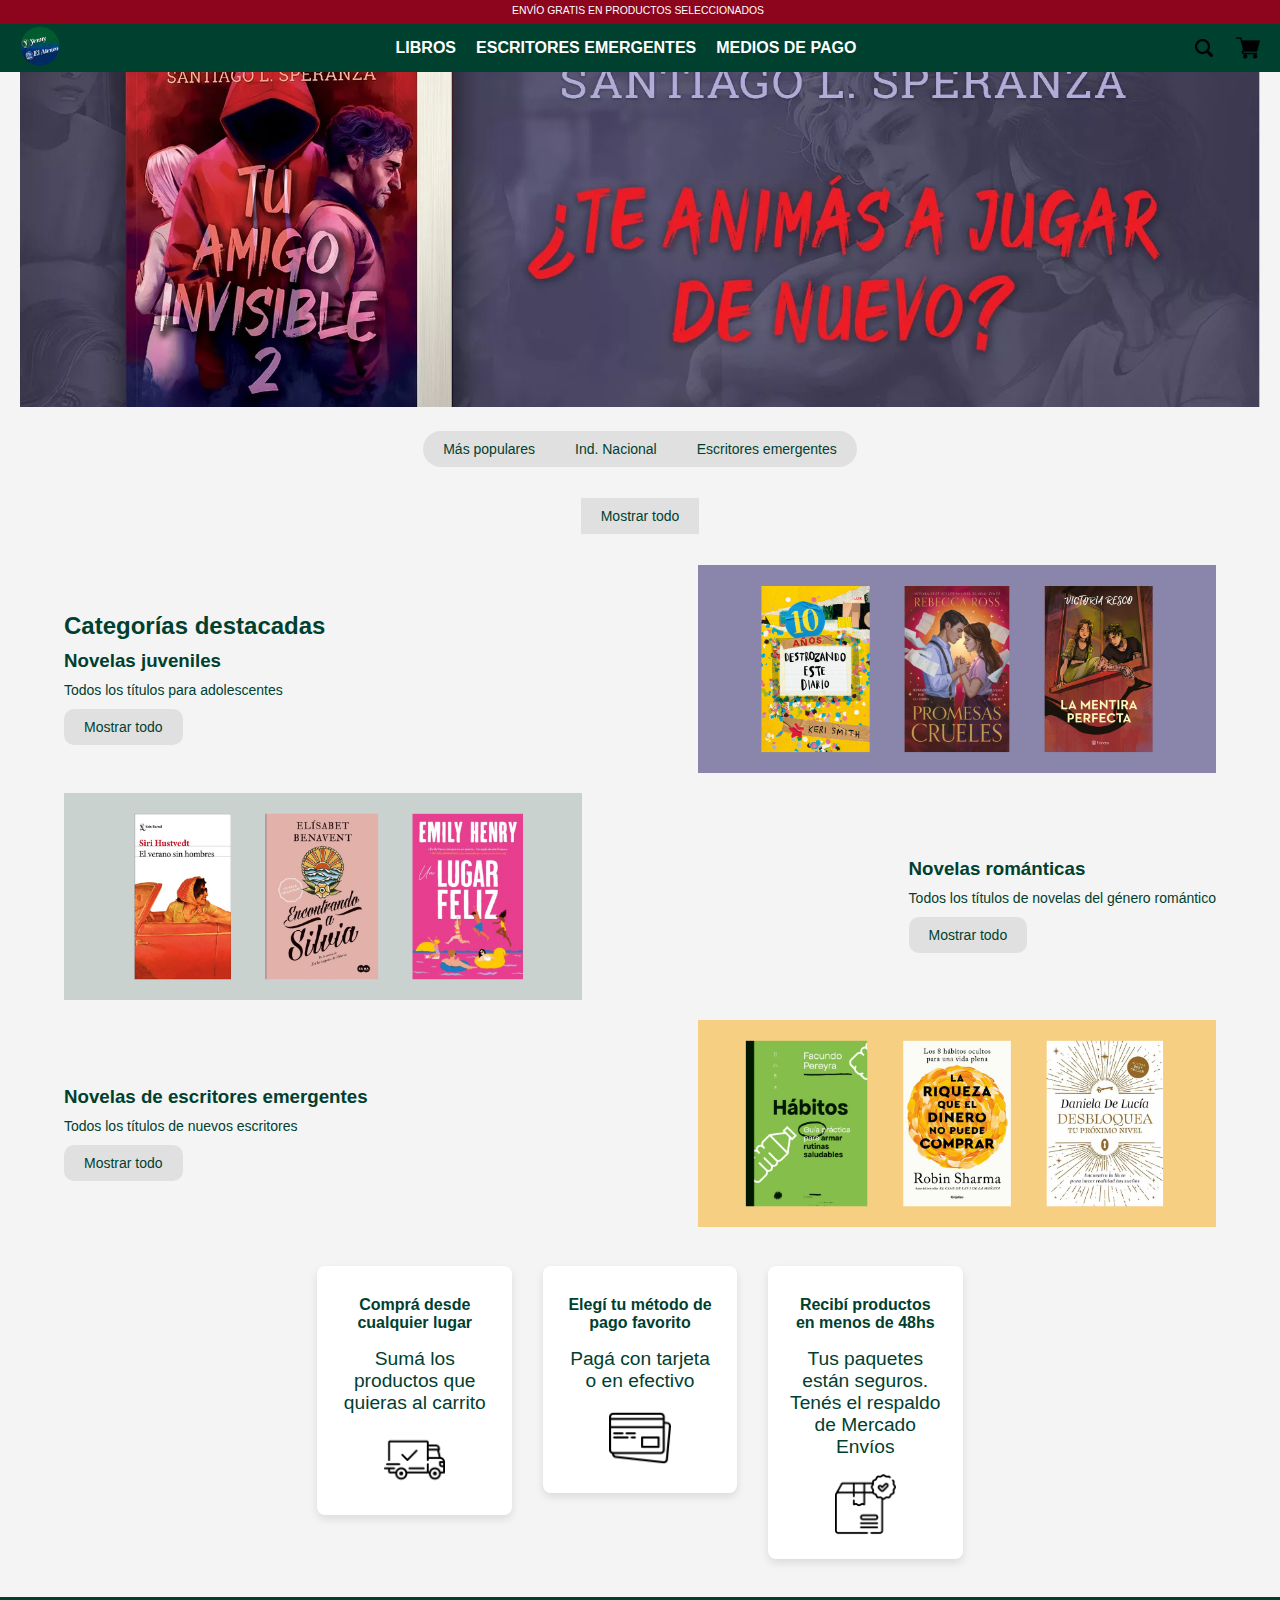
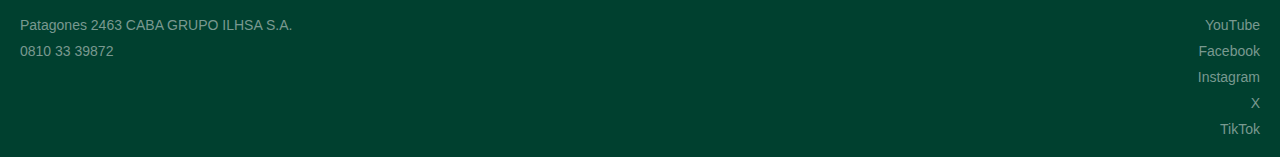
==== index.html @ 94af4cac "Yenny 2.0" ====
<!DOCTYPE html>
<html lang="en">
<head>
    <meta charset="UTF-8">
    <meta name="viewport" content="width=device-width, initial-scale=1.0">
    <meta name="description" content="Yenny-Descubrí la mayor variedad de libros en nuestra librería online. Encontrá bestsellers, libros académicos, novelas, infantiles y más. Disfrutá de ofertas exclusivas y envíos a todo el país.">
    <meta name="keywords" content="Yenny, librería online, libros, bestsellers, novelas, libros académicos, libros infantiles, ofertas en libros, envíos a todo el país, compra de libros, literatura, lectura">
    <link rel="canonical" href="https://www.yenny-elateneo.com/">
    <meta name="author" content="Ernesto Arruza">
    <meta name="publisher" content="Ernesto Arruza">
    <title>Yenny</title>
    <link rel="stylesheet" href="style.css">
    <script src="script.js"></script>
</head>
<body>
    <nav class="navegacion">
        <div class="superior">
            <p>
                ENVÍO GRATIS EN PRODUCTOS SELECCIONADOS
            </p>
        </div>
        <div class="inferior">
            <div class="logo">
                <a href="index.html"><img src="img/logo-de-yenny.png" alt="Logo Yenny"></a>
            </div>
            <div class="menu">
                <div class="desplegable">
                    <a href="#">LIBROS</a>
                    <ul class="desplegable-contenido">
                        <li><a href="libros.html">Novelas Juveniles</a></li>
                        <li><a href="libros 2.html">Novelas Románticas</a></li>
                        <li><a href="libros 3.html">Novelas Emergentes</a></li>
                    </ul>
                </div>
                <a href="formescritores.html">ESCRITORES EMERGENTES</a>
                <a>MEDIOS DE PAGO</a>
            </div>
            <div class="iconos">
                <img src="img/icono-de-lupa.png" alt="Buscar">
                <img src="img/icono-de-carrito.png" alt="Carrito">
            </div>
        </div>
    </nav>    
    <article>
        <div class="contenedor-1">
            <img src="img/banner.png" alt="Banner" class="banner-principal">
            <div>   
                <div class="botones">
                    <button class="boton-izq">Más populares</button>
                    <button class="boton-medio">Ind. Nacional</button>
                    <button class="boton-der">Escritores emergentes</button>
                </div>
                <div class="tarjetas">
                </div>
            </div>     
            <a class="mostrar-todo2">Mostrar todo</a>
        </div>
         <div>  
            <div class="contenedor-principal">
                <div class="contenedor-izq" id="libros">
                    <h2>Categorías destacadas</h2>
                    <h3>Novelas juveniles</h3>
                    <p>Todos los títulos para adolescentes</p>
                    <a class="mostrar-todo" href="libros 2.html">Mostrar todo</a>
                </div>
                <img src="img/banner1.jpg" alt="Banner" class="banner">
        </div>
            <div class="contenedor-principal">
                <img src="img/banner2.jpg" alt="Banner" class="banner">
                <div class="contenedor-der">
                    <h3>Novelas románticas</h3>
                    <p>Todos los títulos de novelas del género romántico</p>
                    <a class="mostrar-todo" href="libros.html">Mostrar todo</a>
                </div>
            </div>
            <div class="contenedor-principal">
                <div class="contenedor-izq">
                    <h3>Novelas de escritores emergentes</h3>
                    <p>Todos los títulos de nuevos escritores</p>
                    <a class="mostrar-todo" href="libros 3.html">Mostrar todo</a>
                </div>
                <img src="img/banner3.jpg" alt="Banner" class="banner">
            </div>
        </div>
        <div>
            <div class="contenedor-columnas">
                <div class="columna">
                    <h3>Comprá desde cualquier lugar</h3>
                    <p>Sumá los productos que quieras al carrito</p>
                    <img src="img/icono-camion.png" alt="Icono de camión" class="icono-camion">
                </div>
                <div class="columna">
                    <h3>Elegí tu método de pago favorito</h3>
                    <p>Pagá con tarjeta o en efectivo</p>
                    <img src="img/icono-tarjeta.png" alt="Icono de tarjeta" class="icono-camion">
                </div>
                <div class="columna">
                    <h3>Recibí productos en menos de 48hs</h3>
                    <p>Tus paquetes están seguros. Tenés el respaldo de Mercado Envíos</p>
                    <img src="img/icono-caja.png" alt="Icono de caja" class="icono-camion">
                </div>
            </div>
        </div> 
    </article>
    <footer class="footer">
        <div class="footer-izq">
            <p>Patagones 2463 CABA GRUPO ILHSA S.A.</p>
            <p>0810 33 39872</p>
        </div>
        <div class="footer-der">
            <p>YouTube</p>
            <p>Facebook</p>
            <p>Instagram</p>
            <p>X</p>
            <p>TikTok</p>
        </div>
    </footer>
    <script src="script.js"></script>
</body>
</html>
---- style.css ----
body {
    margin: 0;
    font-family: Arial, sans-serif;
}

.navegacion {
    position: fixed;
    top: 0;
    width: 100%;
    height: 60px;
    display: flex;
    flex-direction: column;
    z-index: 1000;
    color: white;
}

.superior {
    background-color: #8D041D;
    height: 40%;
    align-content: center;
    color: white;
}

.superior p {
    display: flex;
    align-items: center;
    color: white;
    font-size: 65%;
    margin-left: 40%;
}

.inferior {
    background-color: #00402F;
    height: 80%;
    display: flex;
    align-items: center;
    justify-content: space-between;
    padding: 0 20px;
    box-sizing: border-box;
}

.logo img {
    height: 40px;
}

.menu {
    display: flex;
    gap: 20px;
}

.menu a {
    color: #fff;
    font-weight: bold;
    cursor: pointer;
    text-decoration: none;
    padding-top: 4%;
    padding-bottom: 4%;
}

.desplegable {
    position: relative;
    display: inline-block;
    padding-top: 4%;
    padding-bottom: 4%;
}

.desplegable-contenido {
    display: none;
    position: absolute;
    background-color: #00402F;
    min-width: 160px;
    box-shadow: 0px 8px 16px 0px rgba(0,0,0,0.2);
    z-index: 1;
    border-radius: 5px;
    text-decoration: none;
}

.desplegable-contenido a {
    color: white;
    padding: 12px 16px;
    text-decoration: none;
    display: block;
    border-bottom: 1px solid #8D041D;
}
ul{
    list-style: none;
}


.desplegable-contenido a:hover {
    background-color: #8D041D;
}

.desplegable:hover .desplegable-contenido {
    display: block;
}

.iconos {
    display: flex;
    gap: 20px;
}

.iconos img {
    height: 24px;
    cursor: pointer;
}


body {
    margin: 0;
    font-family: Arial, sans-serif;
    background-color: #f4f4f4;
}

.contenedor-1 {
    text-align: center;
    padding: 20px;
}

.banner-principal {
    width: 100%;
}

.botones {
    display: flex;
    justify-content: center;
    margin: 20px 0;
}

.boton-izq,
.boton-medio,
.boton-der {
    background-color: #E0E0E0;
    color: #00402F;
    border: none;
    padding: 10px 20px;
    font-size: 14px;
    cursor: pointer;
    transition: background-color 0.3s, color 0.3s;
}

.boton-izq {
    border-radius: 20px 0 0 20px;
}

.boton-medio {
    border-radius: 0;
}

.boton-der {
    border-radius: 0 20px 20px 0;
}

.boton-izq:hover,
.boton-medio:hover,
.boton-der:hover {
    background-color: #00402F;
    color: #E0E0E0;
}

.tarjetas {
    display: flex;
    justify-content: center;
    gap: 20px;
    flex-wrap: wrap;
    margin: 20px 0;
}

.tarjeta {
    width: 20%;
    height: 40%;
    background-color: #E0E0E0;
    border: 1px solid #ccc;
    padding: 10px;
    box-sizing: border-box;
    text-align: center;
}

.tarjeta img {
    width: 100%;
    height: auto;
}

.tarjeta p {
    margin: 10px 0;
}

.tarjeta2 {
    width: 200px;
    height: 320px;
    background-color: #E0E0E0;
    border: 1px solid #ccc;
    padding: 10px;
    box-sizing: border-box;
    text-align: center;
}



.mostrar-todo {
    background-color: #E0E0E0;
    color: #00402F;
    border: none;
    padding: 10px 20px;
    font-size: 14px;
    cursor: pointer;
    transition: background-color 0.3s, color 0.3s;
    border-radius: 10px;
    text-decoration: none;
}

.mostrar-todo:hover {
    background-color: #00402F;
    color: #E0E0E0;
}

.boton-activo {
    background-color: #00402F;
    color: #E0E0E0; 
}

.contenedor-principal {
    display: flex;
    justify-content: space-between;
    align-items: center;
    margin: 20px auto;
    width: 90%;
    transition: transform 0.5s ease-out;
}

.contenedor-izq {
    max-width: 40%;
    transform: translateX(-20%);
    opacity: 0;
    transition: transform 0.5s ease-out, opacity 0.5s ease-out;
}

.contenedor-izq.visible {
    transform: translateX(0);
    opacity: 1;
}

.contenedor-der {
    max-width: 40%;
    transform: translateX(20%);
    opacity: 0;
    transition: transform 0.5s ease-out, opacity 0.5s ease-out;
}

.contenedor-der.visible {
    transform: translateX(0);
    opacity: 1;
}

h2, h3 {
    color: #00402F;
    margin: 10px 0;
}

p {
    color: #333;
    font-size: 14px;
    margin: 5px 0 20px 0;
}

.banner {
    width: 45%;
    height: 16%;
    object-fit: cover;
    transform: translateX(-10%);
    opacity: 0;
    transition: transform 0.5s ease-out, opacity 0.5s ease-out;
}

.banner.visible {
    transform: translateX(0);
    opacity: 1;
}

.mostrar-todo {
    background-color: #E0E0E0;
    color: #00402F;
    border: none;
    padding: 10px 20px;
    font-size: 14px;
    cursor: pointer;
    transition: background-color 0.3s, color 0.3s;
}

.mostrar-todo:hover {
    background-color: #00402F;
    color: #E0E0E0;
}

.mostrar-todo2 {
    background-color: #E0E0E0;
    color: #00402F;
    border: none;
    padding: 10px 20px;
    font-size: 14px;
    cursor: pointer;
    transition: background-color 0.3s, color 0.3s;
}

.mostrar-todo2:hover {
    background-color: #00402F;
    color: #E0E0E0;
}

.contenedor-columnas {
    display: flex;
    justify-content: center;
    gap: 3%;
    margin: 3% auto;
    width: 80%;
}

.columna {
    width: 15%;
    height: 20%;
    background-color: #ffffff;
    padding: 2%;
    box-shadow: 0 4px 8px rgba(0, 0, 0, 0.1);
    border-radius: 8px;
    text-align: center;
}

.contenedor-columnas h3 {
    color: #00402F;
    font-size: 100%;
    margin-bottom: 10%;
}

.contenedor-columnas p {
    color: #00402F;
    font-size: 120%;
    margin-bottom: 10%;
}

p {
    color: #00402F;
    font-size: 14px;
    margin-bottom: 20px;
}

.icono-camion {
    width: 40%;
    height: auto;
}

.footer {
    background-color: #00402F;
    color: #799990;
    display: flex;
    justify-content: space-between;
    padding: 20px;
}

.footer-izq, .footer-der {
    display: flex;
    flex-direction: column;
    gap: 10px;
}

.footer-izq {
    text-align: left;
    color: #799990;
}

.footer-der {
    text-align: right;
    color: #799990;
}

.footer p {
    margin: 0;
    color: #799990;
}

.contenedor-formulario{
    margin-top: 80px;
    background-image: url(img/fondo-form.jpg);
    background-size: cover;
    background-repeat: no-repeat;
    background-position: center;
}

#Formulario {
    width: 300px;
    background-color: #00402F;
    color: white;
    margin: auto;
    padding: 15px;
    border-radius: 10px;
}

#Formulario h2 {
    text-align: center;
    color: white;
}

label, input, textarea, .buttonform {
    width: 100%;
    display: block;
    margin-bottom: 10px;
}

input, textarea {
    padding: 5px;
    border-radius: 5px;
    border: none;
}

textarea {
    height: 100px;
}

.buttonform {
    background-color: #E0E0E0;
    color: #00402F;
    padding: 10px;
    border: none;
    border-radius: 5px;
    cursor: pointer;
}

.buttonform:hover {
    background-color: #00402F;
    color: #E0E0E0;
}

#errorNombre, #errorContraseña {
    color: red;
    visibility: hidden;
}


.contenedor-formulario-enviado-total{
    margin-top: 60px;
    background-image: url(img/fondo-form.jpg);
    background-size: cover;
    background-repeat: no-repeat;
    background-position: center;
    margin: 100;
    padding: 100;
    height: 100%;
    display: flex;
    justify-content: center;
    align-items: center;
}

.contenedor-formulario-enviado {
    background-color: #00402F;
    color: white;
    padding: 20px;
    border-radius: 10px;
    text-align: center;
    width: 300px;
    margin-top: 100px;
    margin-bottom: 100px;
}

.contenedor-formulario-enviado h1 {
    font-size: 24px;
    margin-bottom: 10px;
    color: white;
}

.contenedor-formulario-enviado p {
    font-size: 16px;
    margin-bottom: 20px;
    color: white;
}

.contenedor-formulario-enviado a {
    display: inline-block;
    padding: 10px 20px;
    background-color: white;
    color: #00402F;
    border-radius: 5px;
    text-decoration: none;
    transition: background-color 0.3s, color 0.3s;
}

.contenedor-formulario-enviado a:hover {
    background-color: #00402F;
    color: white;
}

.error {
    color: red;
    visibility: hidden;
}


.novelas-romanticas {
    width: 90%;
    max-width: 960px;
    padding: 20px;
    background-color: #fff;
    border-radius: 10px;
    margin-top: 100px;
    margin-left: auto;
    margin-right: auto;
}

.header {
    display: flex;
    justify-content: space-between;
    align-items: center;
    margin-bottom: 20px;
}

h1 {
    color: #00402F;
    margin: 0;
}

.btn-filtros {
    background-color: #00402F;
    color: white;
    border: none;
    padding: 10px 20px;
    border-radius: 5px;
    cursor: pointer;
    transition: background-color 0.3s, color 0.3s;
}

.btn-filtros:hover {
    background-color: white;
    color: #00402F;
}

.contenedor-libros {
    display: flex;
    flex-direction: column;
    gap: 20px;
}

.libro {
    display: flex;
    align-items: center;
    border: 2px solid #8D041D;
    border-radius: 10px;
    padding: 2%;
    width: 97%;
    height: 37%;
    background-color: #fff;
}

.libro img {
    width: 130px;
    height: auto;
    margin-right: 20px;
}

.info-libro p {
    margin: 0;
    color: #00402F;
}

.btn-mostrar-todo {
    background-color: #00402F;
    color: white;
    border: none;
    padding: 10px 20px;
    border-radius: 5px;
    cursor: pointer;
    transition: background-color 0.3s, color 0.3s;
    display: block;
    margin: 20px auto;
}

.btn-mostrar-todo:hover {
    background-color: white;
    color: #00402F;
}

h4{
    color: #00402F;
}

.detalle-libro {
    display: flex;
    width: 100%;
    max-width: 1200px;
    margin: 20px auto;
    background-color: #fff;
    border-radius: 10px;
    padding: 20px;
}

.columna-izquierda, .columna-derecha {
    padding: 20px;
    color: #00402F;
}

.columna-izquierda {
    width: 60%;
    border-right: 1px solid #00402F;
    padding-top: 50px;
}

.columna-derecha {
    width: 40%;
    position: relative;
    padding-top: 50px;
}

.tapa-libro {
    width: 50%;
    float: left;
    margin-right: 20px;
    margin-bottom: 40px;
}

.info-libro h2 {
    margin-top: 0;
}

.info-libro table {
    width: 100%;
    border-collapse: collapse;
}

.info-libro table, .info-libro td {
    border: 1px solid #00402F;
}

.info-libro td {
    padding: 8px;
}

.tarjeta-fixed {
    position: fixed;
    width: 300px;
    background-color: #fff;
    border: 1px solid #00402F;
    border-radius: 10px;
    padding: 20px;
    text-align: center;
}

.tarjeta-fixed p {
    margin: 10px 0;
}

.btn-comprar {
    display: block;
    background-color: #FFE800;
    color: #002E6D;
    text-decoration: none;
    padding: 10px 20px;
    border-radius: 5px;
    margin: 10px 0;
    transition: background-color 0.3s, color 0.3s;
}

.btn-comprar:hover {
    background-color: #002E6D;
    color: #FFE800;
}

.btn-anadir {
    background-color: #00402F;
    color: white;
    border: none;
    padding: 10px 20px;
    border-radius: 5px;
    cursor: pointer;
    transition: background-color 0.3s, color 0.3s;
}

.btn-anadir:hover {
    background-color: white;
    color: #00402F;
}
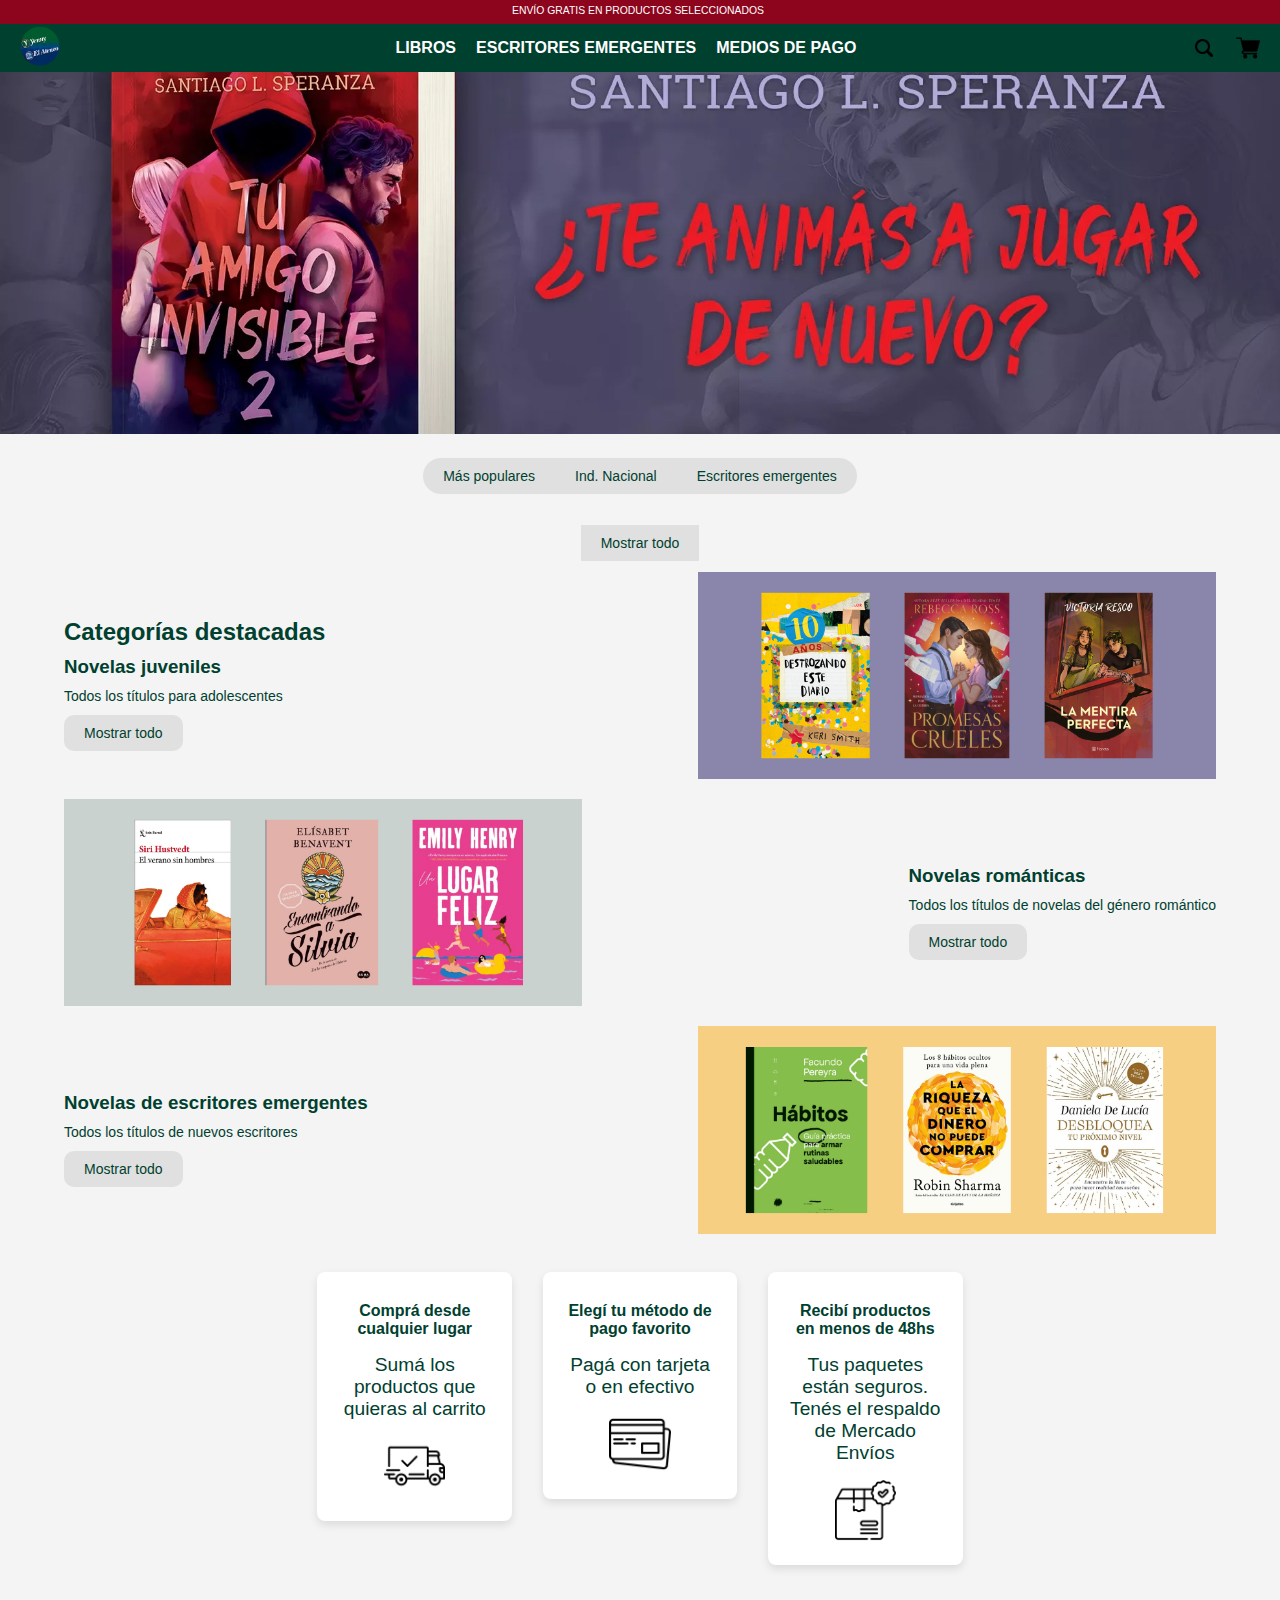
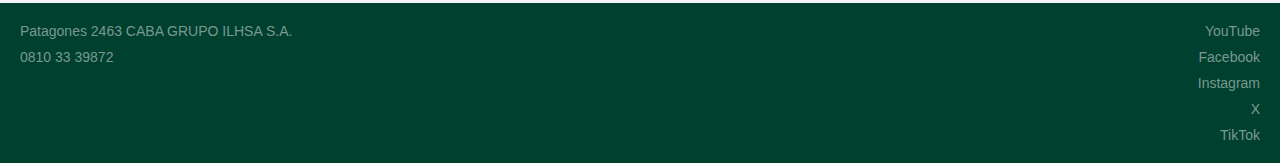
==== commit 65f13dae: "Yenny 2.1" ====
--- a/index.html
+++ b/index.html
@@ -11,8 +11,55 @@
     <title>Yenny</title>
     <link rel="stylesheet" href="style.css">
     <script src="script.js"></script>
+    <style>
+                @media (max-width: 1190px) {
+            .noNecesario{
+                display: none;
+            }
+
+            .columna{
+                width: 60%;
+                height: 50%;
+            }
+
+            .banner{
+                display: none;
+            }
+
+            .contenedor-principal{
+                display: flex;
+                align-items: center;
+                text-align: center;
+                padding-left: 33%;
+            }
+
+            .menu a{
+                font-size: 83%;
+                text-align: center;
+                display: flex;
+                align-items: center;
+                margin-left: 10%;
+            }
+
+            .superior{
+                height: 70%;
+            }
+            .superior p{
+                margin-right: 40%;
+                text-align: center;
+            }
+
+            .banner-principal{
+                padding-top: 10%;
+            }
+
+            .tarjetas p{
+                display: none;
+            }
+        }
+    </style>
 </head>
-<body>
+<body class="bodyIndex">
     <nav class="navegacion">
         <div class="superior">
             <p>
@@ -80,23 +127,24 @@
                     <a class="mostrar-todo" href="libros 3.html">Mostrar todo</a>
                 </div>
                 <img src="img/banner3.jpg" alt="Banner" class="banner">
+                <img src="img/banner3-mobile.jpg" alt="Banner" class="bannerMobile">
             </div>
         </div>
         <div>
             <div class="contenedor-columnas">
                 <div class="columna">
-                    <h3>Comprá desde cualquier lugar</h3>
-                    <p>Sumá los productos que quieras al carrito</p>
+                    <h3 class="noNecesario">Comprá desde cualquier lugar</h3>
+                    <p class="noNecesario">Sumá los productos que quieras al carrito</p>
                     <img src="img/icono-camion.png" alt="Icono de camión" class="icono-camion">
                 </div>
                 <div class="columna">
-                    <h3>Elegí tu método de pago favorito</h3>
-                    <p>Pagá con tarjeta o en efectivo</p>
+                    <h3 class="noNecesario">Elegí tu método de pago favorito</h3>
+                    <p class="noNecesario">Pagá con tarjeta o en efectivo</p>
                     <img src="img/icono-tarjeta.png" alt="Icono de tarjeta" class="icono-camion">
                 </div>
                 <div class="columna">
-                    <h3>Recibí productos en menos de 48hs</h3>
-                    <p>Tus paquetes están seguros. Tenés el respaldo de Mercado Envíos</p>
+                    <h3 class="noNecesario">Recibí productos en menos de 48hs</h3>
+                    <p class="noNecesario">Tus paquetes están seguros. Tenés el respaldo de Mercado Envíos</p>
                     <img src="img/icono-caja.png" alt="Icono de caja" class="icono-camion">
                 </div>
             </div>
--- a/style.css
+++ b/style.css
@@ -114,11 +114,10 @@
 
 .contenedor-1 {
     text-align: center;
-    padding: 20px;
 }
 
 .banner-principal {
-    width: 100%;
+    width: 102%;
 }
 
 .botones {
@@ -230,27 +229,15 @@
 
 .contenedor-izq {
     max-width: 40%;
-    transform: translateX(-20%);
-    opacity: 0;
-    transition: transform 0.5s ease-out, opacity 0.5s ease-out;
-}
-
-.contenedor-izq.visible {
-    transform: translateX(0);
-    opacity: 1;
-}
+}
+
+
 
 .contenedor-der {
     max-width: 40%;
-    transform: translateX(20%);
-    opacity: 0;
-    transition: transform 0.5s ease-out, opacity 0.5s ease-out;
-}
-
-.contenedor-der.visible {
-    transform: translateX(0);
-    opacity: 1;
-}
+}
+
+
 
 h2, h3 {
     color: #00402F;
@@ -383,6 +370,7 @@
     background-size: cover;
     background-repeat: no-repeat;
     background-position: center;
+    padding: 2% 20%;
 }
 
 #Formulario {
@@ -390,7 +378,7 @@
     background-color: #00402F;
     color: white;
     margin: auto;
-    padding: 15px;
+    padding: 8% 15%;
     border-radius: 10px;
 }
 
@@ -436,18 +424,17 @@
 
 
 .contenedor-formulario-enviado-total{
-    margin-top: 60px;
-    background-image: url(img/fondo-form.jpg);
-    background-size: cover;
-    background-repeat: no-repeat;
-    background-position: center;
-    margin: 100;
-    padding: 100;
-    height: 100%;
+    padding-top: 10%;
+    padding-bottom: 10%;
     display: flex;
     justify-content: center;
     align-items: center;
-}
+    transform: translateY(-100%);
+    opacity: 0;
+    transition: transform 0.5s ease-out, opacity 0.5s ease-out;
+}
+
+
 
 .contenedor-formulario-enviado {
     background-color: #00402F;
@@ -524,6 +511,7 @@
     border-radius: 5px;
     cursor: pointer;
     transition: background-color 0.3s, color 0.3s;
+    display: none;
 }
 
 .btn-filtros:hover {
@@ -645,6 +633,16 @@
     margin: 10px 0;
 }
 
+.tarjeta-mobile {
+display: none;
+width: 300px;
+    background-color: #fff;
+    border: 1px solid #00402F;
+    border-radius: 10px;
+    padding: 20px;
+    text-align: center;
+}
+
 .btn-comprar {
     display: block;
     background-color: #FFE800;
@@ -674,4 +672,74 @@
 .btn-anadir:hover {
     background-color: white;
     color: #00402F;
+}
+
+#pantallaCarga {
+    display: flex;
+    justify-content: center;
+    align-items: center;
+    height: 100vh;
+    background-color: #f4f4f4;
+}
+
+.loader {
+    border: 16px solid #f3f3f3;
+    border-top: 16px solid #18850e;
+    border-radius: 50%;
+    width: 120px;
+    height: 120px;
+    animation: spin 2s linear infinite;
+}
+
+@keyframes spin {
+    0% { transform: rotate(0deg); }
+    100% { transform: rotate(360deg); }
+}
+
+.pantalla {
+    display: none;
+    justify-content: center;
+    align-items: center;
+    height: 100vh;
+    background-color: #f4f4f4;
+}
+
+#loading {
+    position: fixed;
+    width: 100vw;
+    height: 100vh;
+    background-color: #00402F;
+    display: flex;
+    justify-content: center;
+    align-items: center;
+    z-index: 9999;
+}
+
+
+.spinner {
+    border: 10px solid #f3f3f3;
+    border-radius: 50%;
+    border-top: 10px solid #00402F;
+    width: 60px;
+    height: 60px;
+    animation: spin 1s linear infinite;
+}
+
+@keyframes spin {
+    0% {
+        transform: rotate(0deg);
+    }
+    100% {
+        transform: rotate(360deg);
+    }
+}
+
+.bannerMobile {
+display: none;
+width: 30%;
+
+}
+
+.bodyIndex{
+    padding-top: 2%;
 }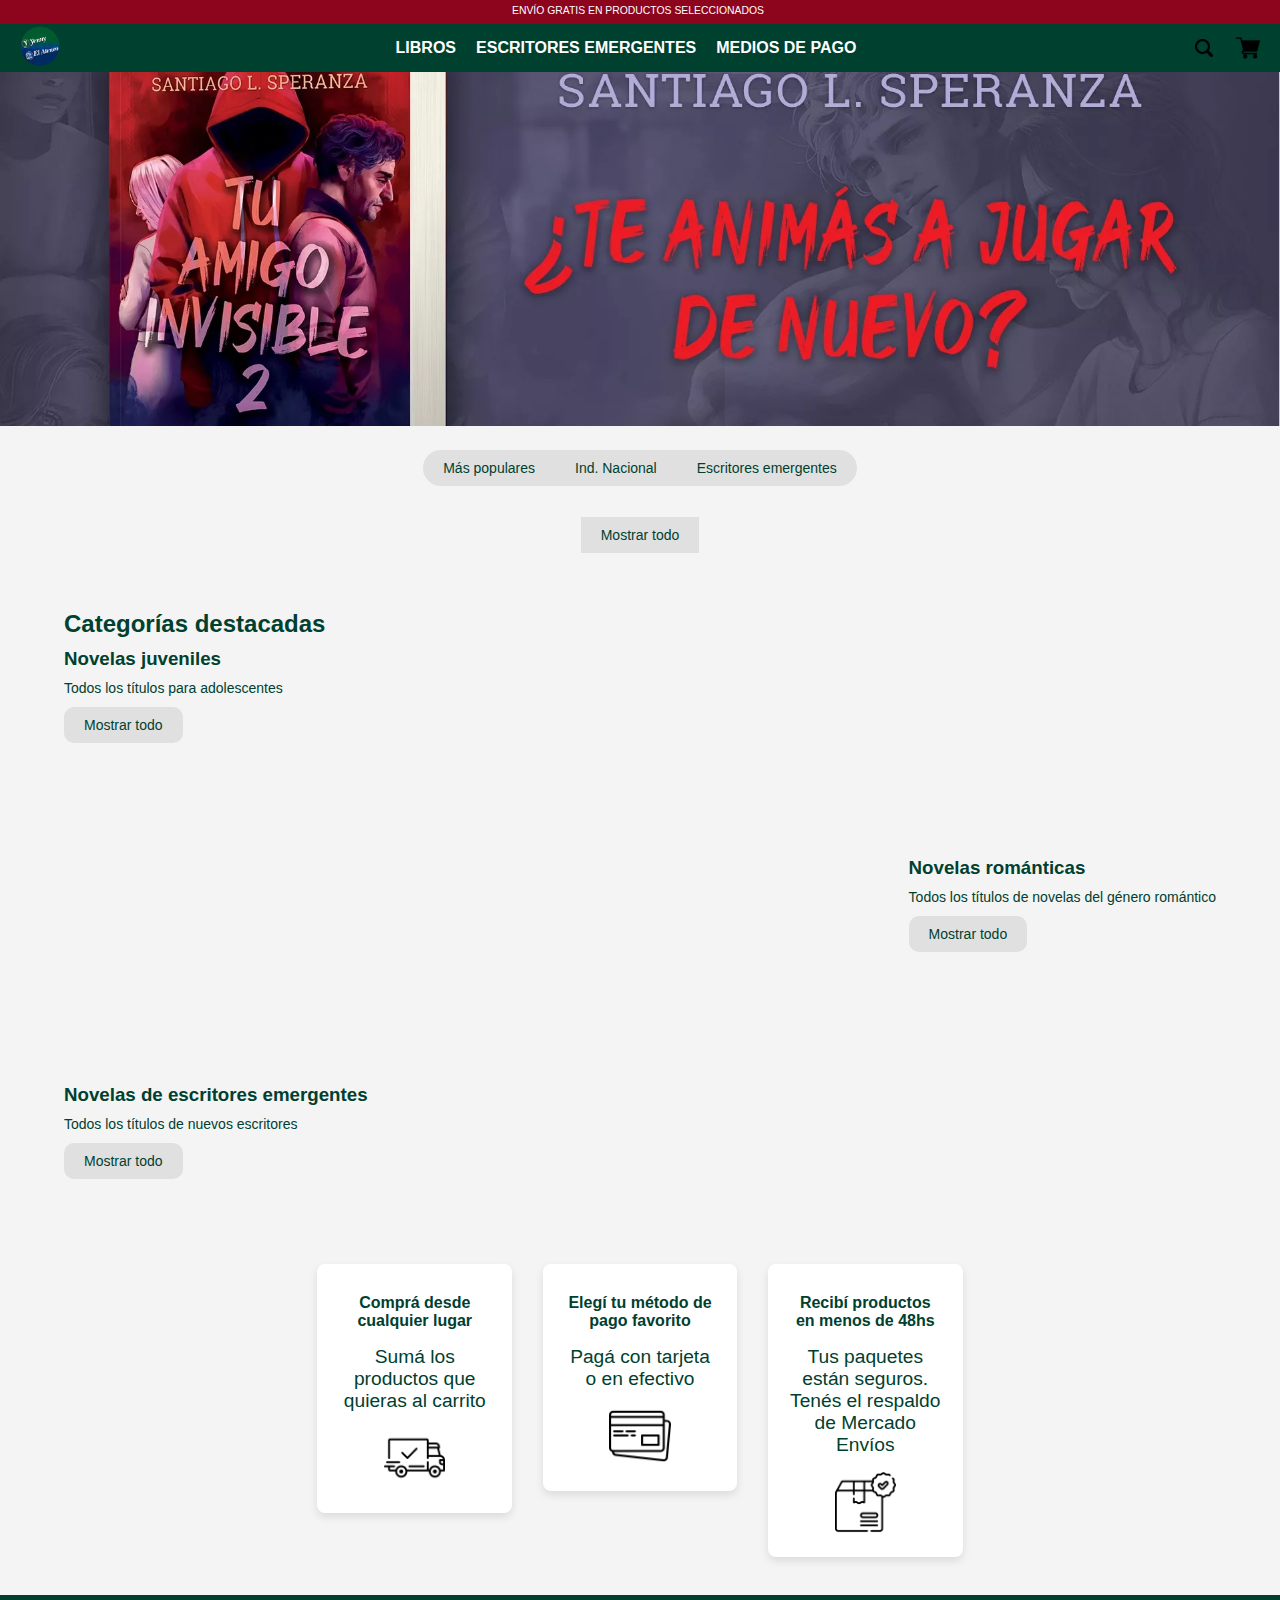
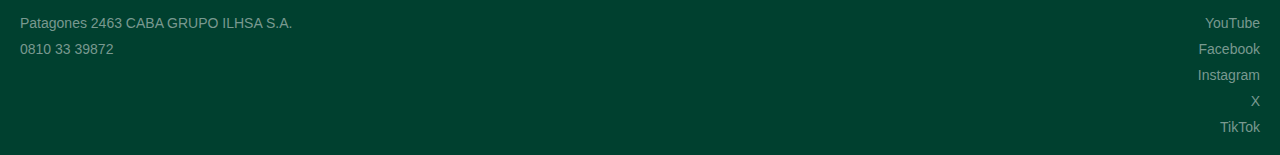
==== commit 848c5c7d: "Yenny 2.4.1" ====
--- a/index.html
+++ b/index.html
@@ -75,8 +75,8 @@
                     <a href="#">LIBROS</a>
                     <ul class="desplegable-contenido">
                         <li><a href="libros.html">Novelas Juveniles</a></li>
-                        <li><a href="libros 2.html">Novelas Románticas</a></li>
-                        <li><a href="libros 3.html">Novelas Emergentes</a></li>
+                        <li><a href="libros2.html">Novelas Románticas</a></li>
+                        <li><a href="libros3.html">Novelas Emergentes</a></li>
                     </ul>
                 </div>
                 <a href="formescritores.html">ESCRITORES EMERGENTES</a>
@@ -163,6 +163,8 @@
             <p>TikTok</p>
         </div>
     </footer>
+
+    <header-component></header-component>
     <script src="script.js"></script>
 </body>
 </html>--- a/style.css
+++ b/style.css
@@ -1,7 +1,4 @@
-body {
-    margin: 0;
-    font-family: Arial, sans-serif;
-}
+
 
 .navegacion {
     position: fixed;
@@ -117,7 +114,7 @@
 }
 
 .banner-principal {
-    width: 102%;
+    width: 100%;
 }
 
 .botones {
@@ -742,4 +739,30 @@
 
 .bodyIndex{
     padding-top: 2%;
+}
+
+.filtros-botones {
+    display: flex;
+    justify-content: flex-end;
+    gap: 10px;
+    margin-bottom: 20px;
+}
+
+.btn-filtro {
+    padding: 10px 20px;
+    background-color: #00402F;
+    color: white;
+    border: none;
+    cursor: pointer;
+    font-size: 16px;
+    border-radius: 5px;
+    transition: background-color 0.3s;
+}
+
+.btn-filtro:hover {
+    background-color: #3a6e61;
+}
+
+header-component{
+    width: 100%;
 }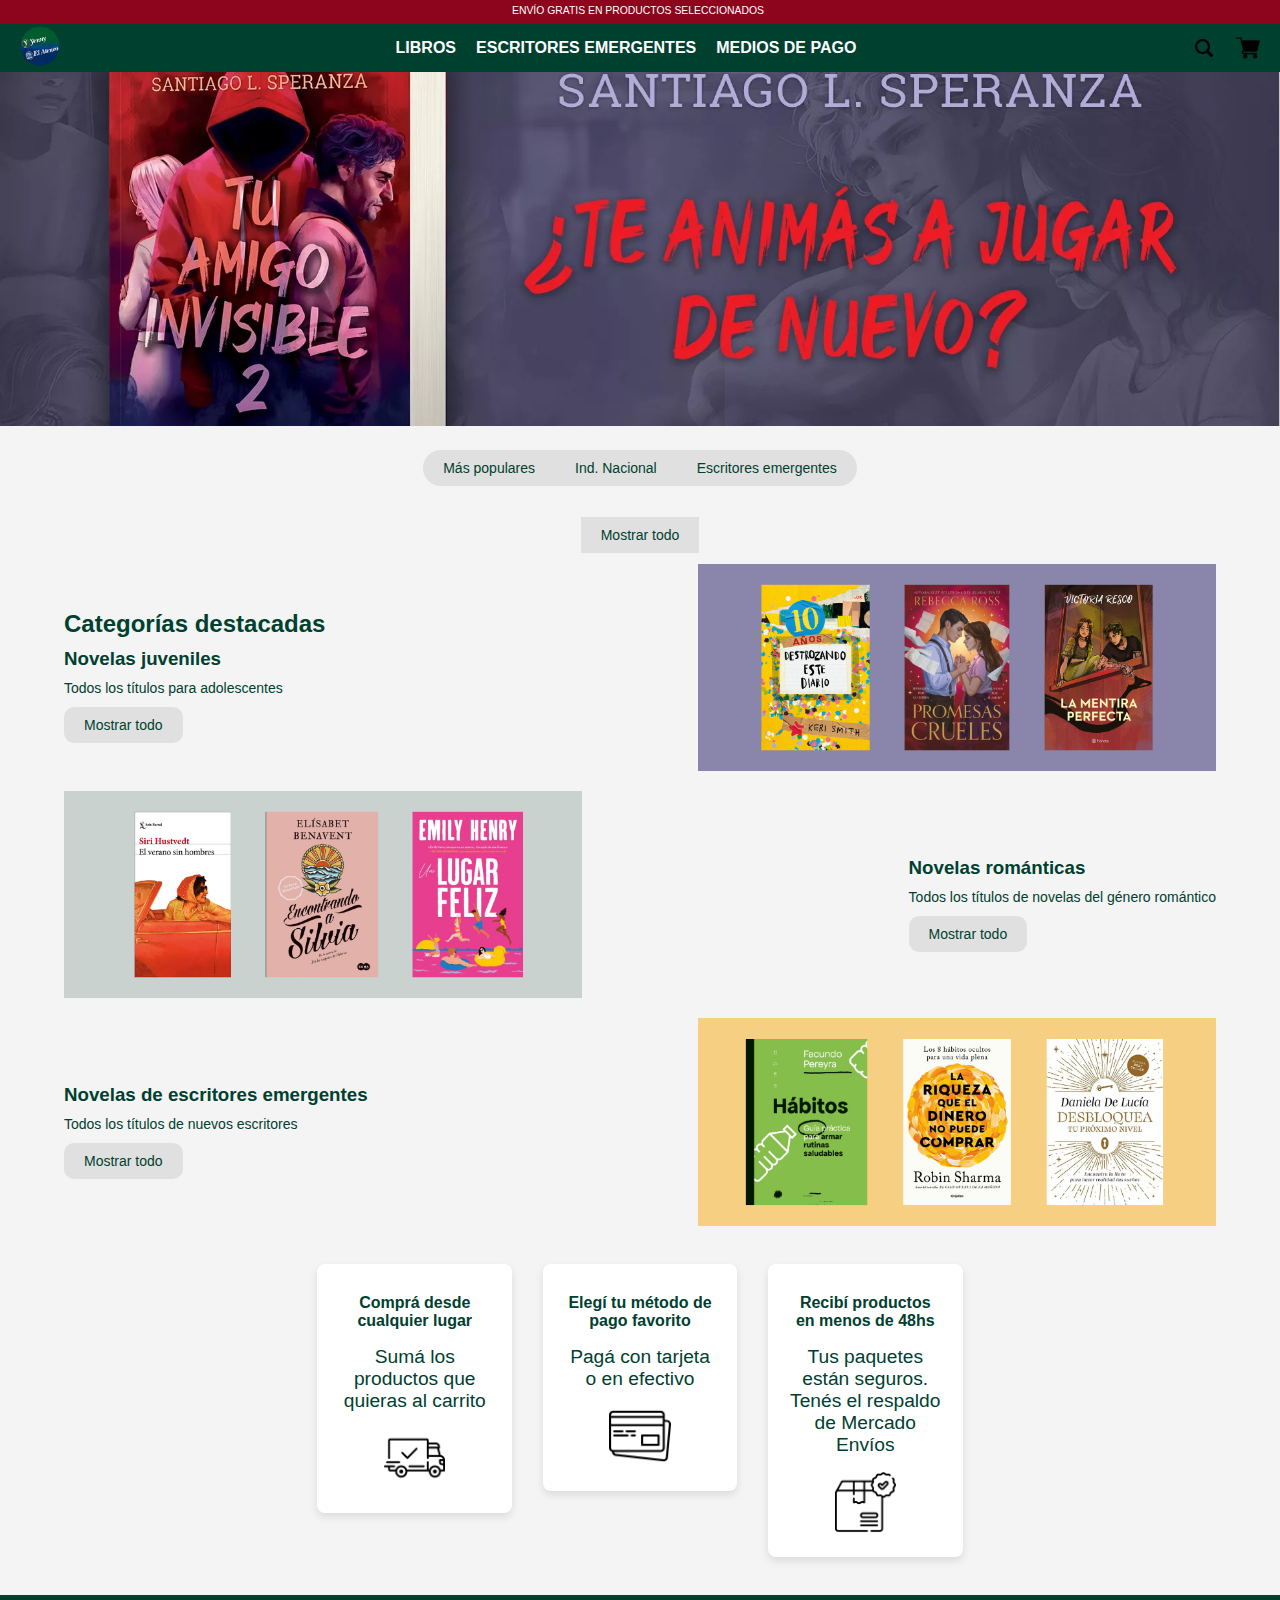
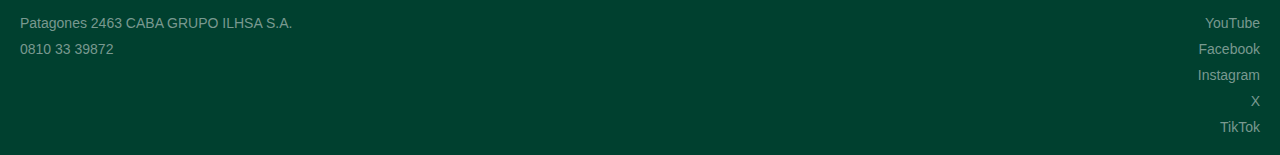
==== commit ac6e5291: "Yenny 2.5" ====
--- a/index.html
+++ b/index.html
@@ -60,34 +60,7 @@
     </style>
 </head>
 <body class="bodyIndex">
-    <nav class="navegacion">
-        <div class="superior">
-            <p>
-                ENVÍO GRATIS EN PRODUCTOS SELECCIONADOS
-            </p>
-        </div>
-        <div class="inferior">
-            <div class="logo">
-                <a href="index.html"><img src="img/logo-de-yenny.png" alt="Logo Yenny"></a>
-            </div>
-            <div class="menu">
-                <div class="desplegable">
-                    <a href="#">LIBROS</a>
-                    <ul class="desplegable-contenido">
-                        <li><a href="libros.html">Novelas Juveniles</a></li>
-                        <li><a href="libros2.html">Novelas Románticas</a></li>
-                        <li><a href="libros3.html">Novelas Emergentes</a></li>
-                    </ul>
-                </div>
-                <a href="formescritores.html">ESCRITORES EMERGENTES</a>
-                <a>MEDIOS DE PAGO</a>
-            </div>
-            <div class="iconos">
-                <img src="img/icono-de-lupa.png" alt="Buscar">
-                <img src="img/icono-de-carrito.png" alt="Carrito">
-            </div>
-        </div>
-    </nav>    
+    <header-component></header-component>
     <article>
         <div class="contenedor-1">
             <img src="img/banner.png" alt="Banner" class="banner-principal">
@@ -100,7 +73,7 @@
                 <div class="tarjetas">
                 </div>
             </div>     
-            <a class="mostrar-todo2">Mostrar todo</a>
+            <a class="mostrar-todo2" onclick="mensajeMostrar()" id="botonMostrarTodo">Mostrar todo</a>
         </div>
          <div>  
             <div class="contenedor-principal">
@@ -164,7 +137,6 @@
         </div>
     </footer>
 
-    <header-component></header-component>
-    <script src="script.js"></script>
+
 </body>
 </html>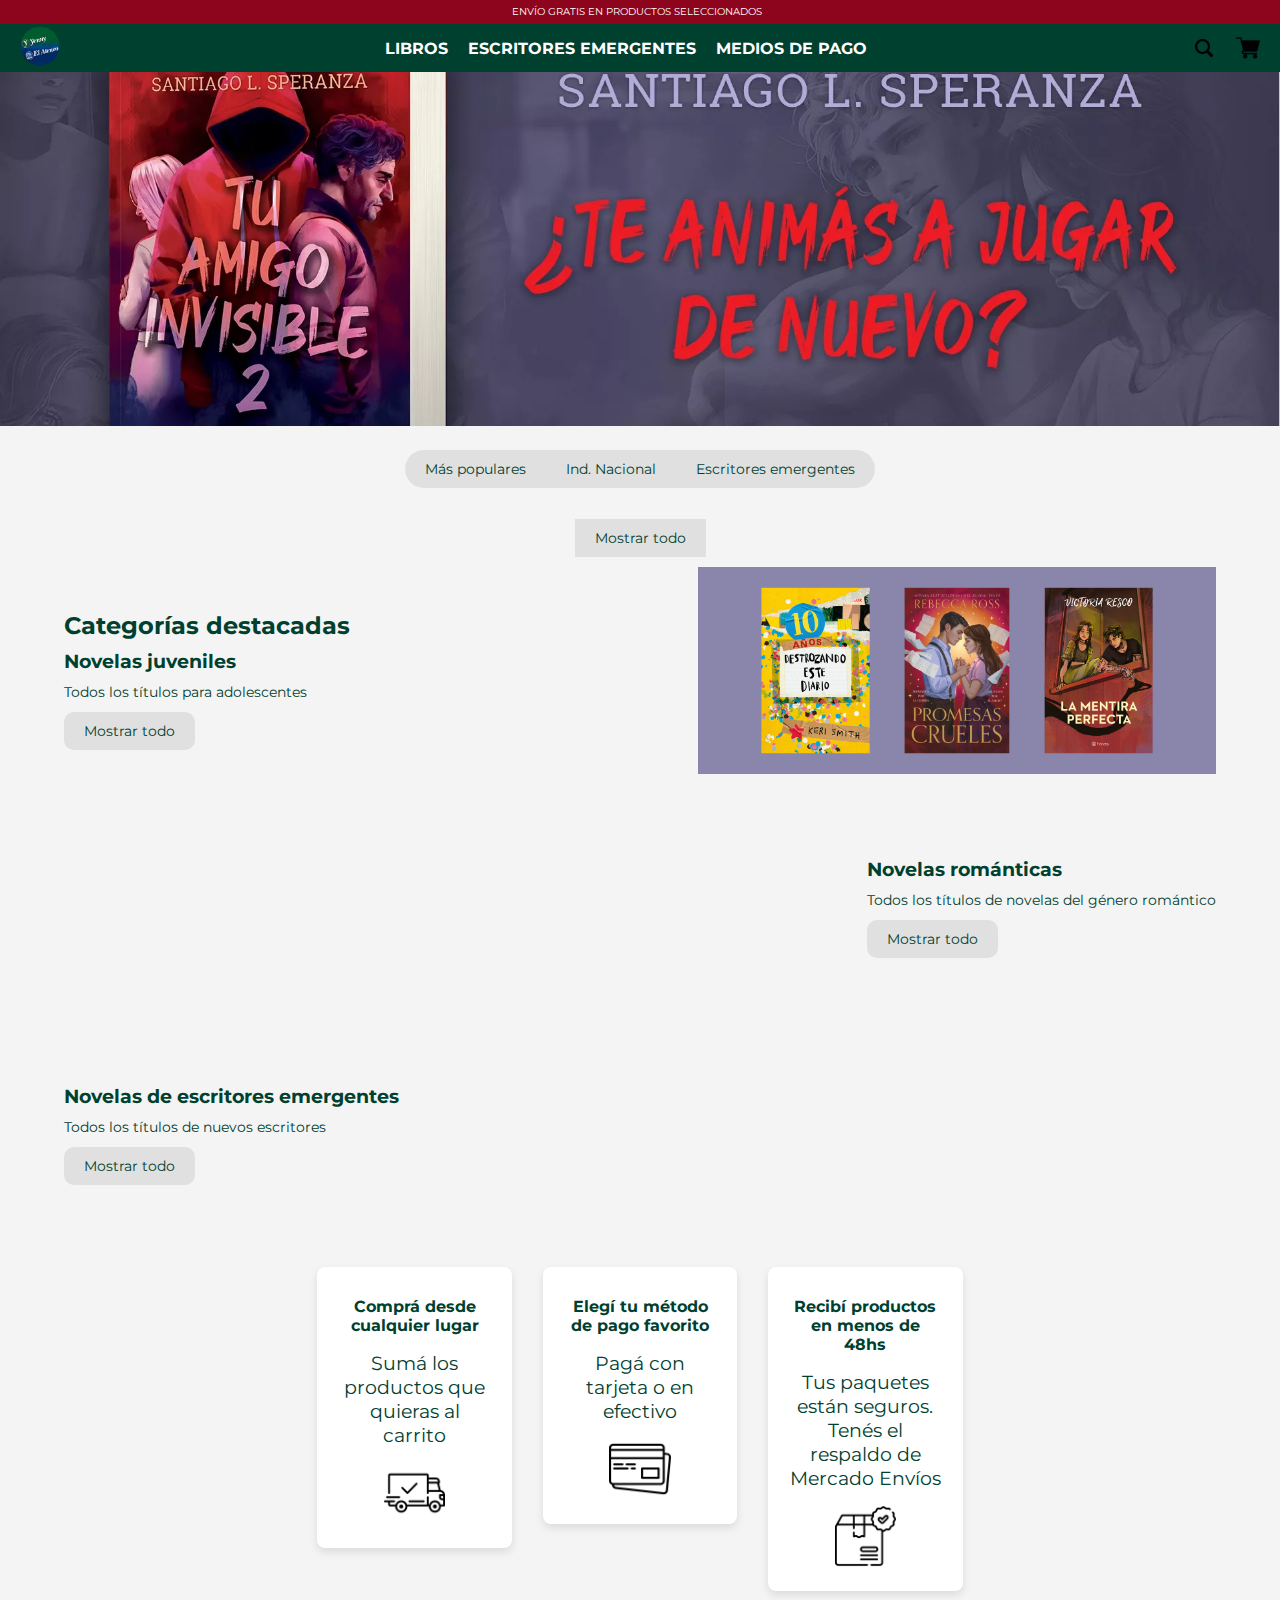
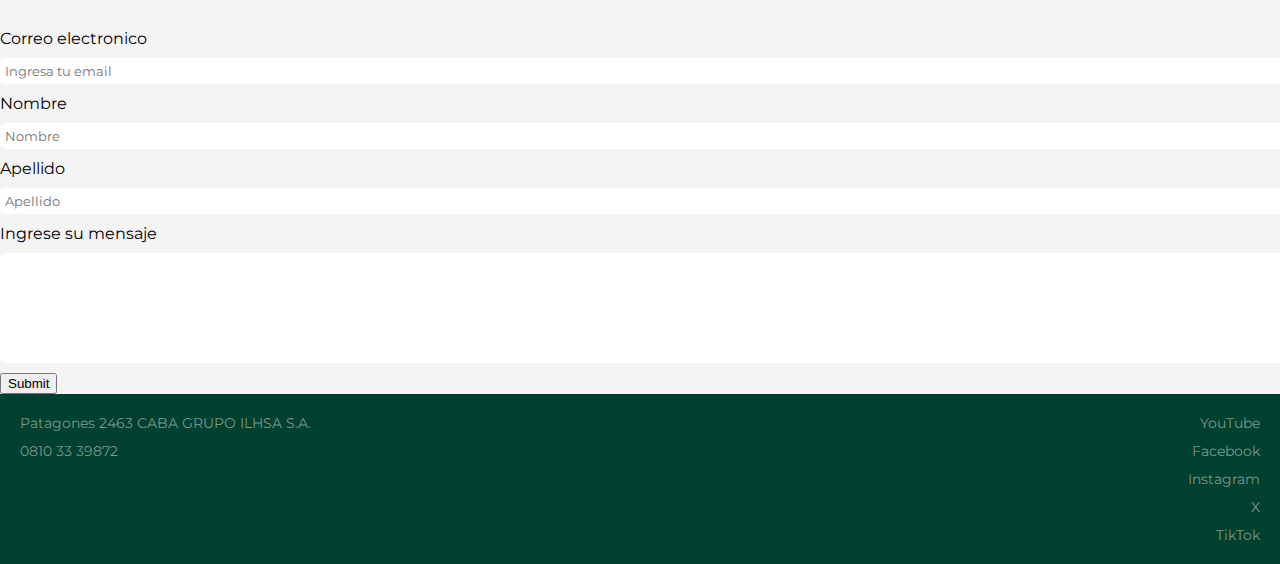
==== commit 2c30e99f: "Yenny 2.6" ====
--- a/index.html
+++ b/index.html
@@ -58,6 +58,9 @@
             }
         }
     </style>
+    <link rel="preconnect" href="https://fonts.googleapis.com">
+    <link rel="preconnect" href="https://fonts.gstatic.com" crossorigin>
+    <link href="https://fonts.googleapis.com/css2?family=Montserrat:ital,wght@0,100..900;1,100..900&display=swap" rel="stylesheet">
 </head>
 <body class="bodyIndex">
     <header-component></header-component>
@@ -121,7 +124,27 @@
                     <img src="img/icono-caja.png" alt="Icono de caja" class="icono-camion">
                 </div>
             </div>
-        </div> 
+        </div>
+        <div>
+            <main>
+                <form action="success.html" onsubmit="return enviarCorreo()">
+                    <div class="form-group">
+                        <label for="exampleInputEmail1">Correo electronico</label>
+                        <input type="email" class="form-control" id="email" aria-describedby="emailHelp"
+                            placeholder="Ingresa tu email">
+                    </div>
+                    <div class="form-group">
+                        <label for="nombreUsuario">Nombre</label>
+                        <input type="text" class="form-control" id="nombreUsuario" placeholder="Nombre">
+                        <label for="apellidoUsuario">Apellido</label>
+                        <input type="text" class="form-control" id="apellidoUsuario" placeholder="Apellido">
+                        <label for="mensajeUsuario">Ingrese su mensaje</label>
+                        <textarea class="form-control" id="mensajeUsuario" rows="3"></textarea>
+                    </div>
+                    <button type="submit" class="btn btn-primary">Submit</button>
+                </form>
+            </main>
+        </div>
     </article>
     <footer class="footer">
         <div class="footer-izq">
--- a/style.css
+++ b/style.css
@@ -1,4 +1,5 @@
 
+body
 
 .navegacion {
     position: fixed;
@@ -105,7 +106,7 @@
 
 body {
     margin: 0;
-    font-family: Arial, sans-serif;
+    font-family: Montserrat;
     background-color: #f4f4f4;
 }
 
@@ -121,6 +122,7 @@
     display: flex;
     justify-content: center;
     margin: 20px 0;
+    font-family: Montserrat;
 }
 
 .boton-izq,
@@ -133,6 +135,7 @@
     font-size: 14px;
     cursor: pointer;
     transition: background-color 0.3s, color 0.3s;
+    font-family: Montserrat;
 }
 
 .boton-izq {
@@ -362,7 +365,7 @@
 }
 
 .contenedor-formulario{
-    margin-top: 80px;
+    margin-top: 60px;
     background-image: url(img/fondo-form.jpg);
     background-size: cover;
     background-repeat: no-repeat;
@@ -388,6 +391,7 @@
     width: 100%;
     display: block;
     margin-bottom: 10px;
+    font-family: Montserrat;
 }
 
 input, textarea {
@@ -757,6 +761,7 @@
     font-size: 16px;
     border-radius: 5px;
     transition: background-color 0.3s;
+    font-family: Montserrat;
 }
 
 .btn-filtro:hover {
@@ -765,4 +770,91 @@
 
 header-component{
     width: 100%;
-}+}
+
+/* CSS en style.css */
+.medios-pago {
+    background-color: #FFFFFF;
+    color: #00402F;
+    text-align: center;
+    padding: 5% 0;
+}
+
+.medios-pago h2 {
+    font-size: 200%;
+    margin-bottom: 3%;
+    margin-top: 5%; /* Aumenta la separación desde la parte superior */
+    color: #00402F;
+}
+
+.metodos {
+    display: flex;
+    flex-wrap: wrap;
+    justify-content: center;
+    gap: 2%;
+}
+
+.metodo {
+    text-align: center;
+    width: 30%;
+    margin-bottom: 5%;
+    box-sizing: border-box; /* Para evitar desalineaciones por padding o margen */
+}
+
+.metodo img {
+    width: 60%;
+    margin-bottom: 5%;
+}
+
+.metodo p {
+    color: #00402F;
+    font-size: 110%;
+    margin: 2% 0;
+}
+
+.metodo a {
+    color: #00402F;
+    font-size: 100%;
+    text-decoration: underline;
+    display: block;
+    margin-top: 3%;
+}
+
+.metodo-mp {
+    text-align: center;
+    width: 20%;
+    margin-bottom: 5%;
+    box-sizing: border-box;
+}
+
+.metodo-mp img {
+    width: 60%;
+
+}
+
+.metodo-mp p {
+    color: #00402F;
+    font-size: 110%;
+    margin: 2% 0;
+}
+
+.metodo-mp a {
+    color: #00402F;
+    font-size: 100%;
+    text-decoration: underline;
+    display: block;
+    margin-top: 3%;
+}
+
+
+@media (max-width: 768px) {
+    .metodo {
+        width: 45%; /* Ajuste para pantallas pequeñas */
+    }
+}
+
+@media (max-width: 480px) {
+    .metodo {
+        width: 90%; /* En pantallas muy pequeñas, mostrar un solo elemento por fila */
+    }
+}
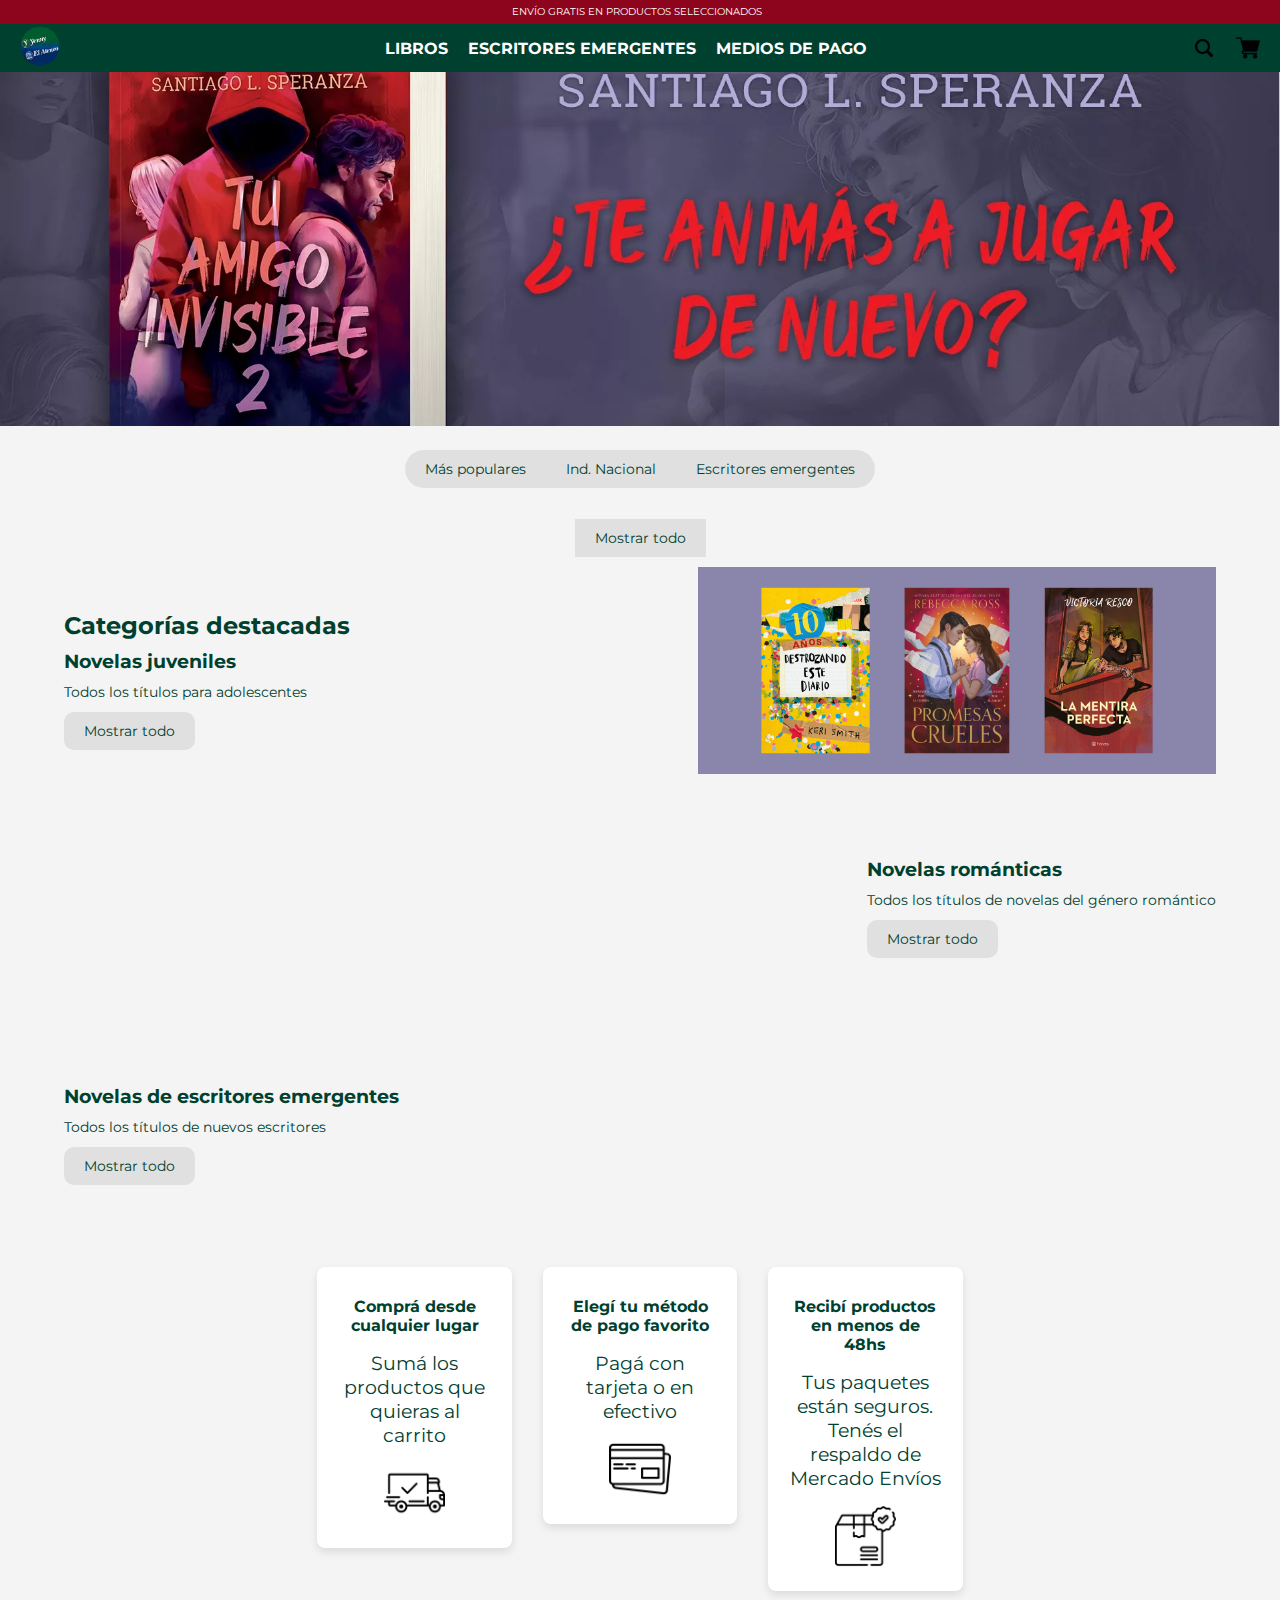
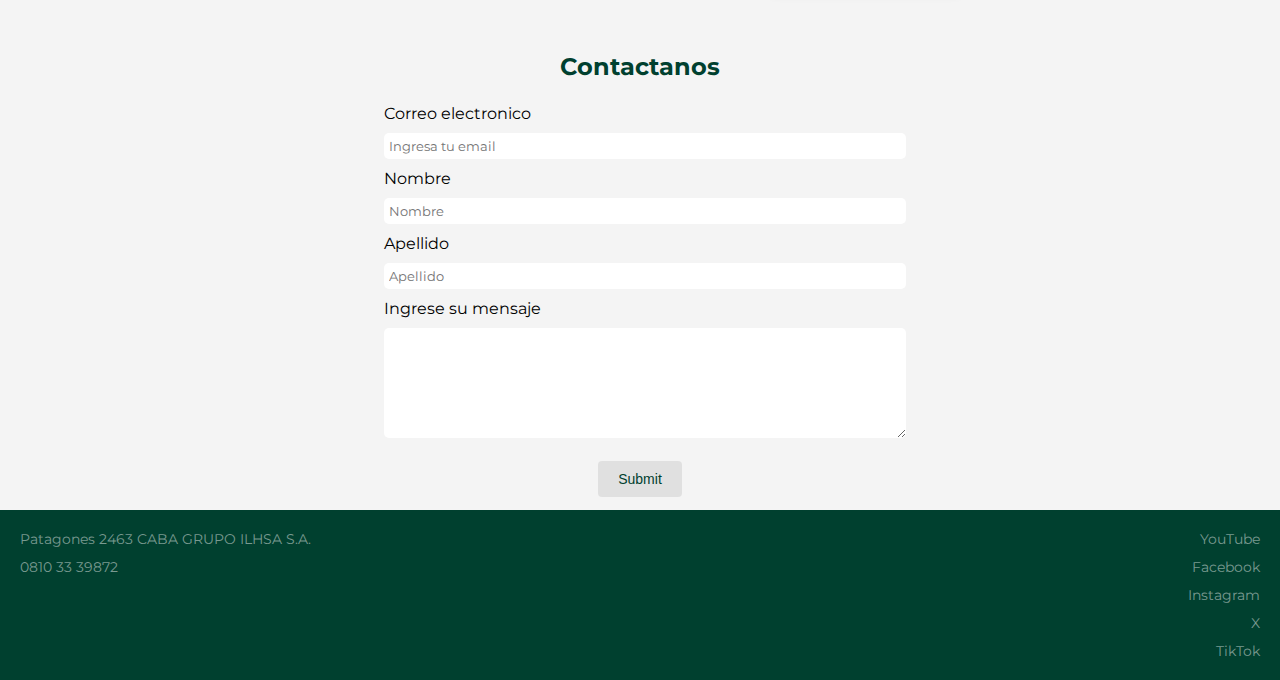
==== commit 2ec0000a: "Yenny 2.7" ====
--- a/index.html
+++ b/index.html
@@ -11,6 +11,7 @@
     <title>Yenny</title>
     <link rel="stylesheet" href="style.css">
     <script src="script.js"></script>
+    <script src="script-form.js"></script>
     <style>
                 @media (max-width: 1190px) {
             .noNecesario{
@@ -126,14 +127,18 @@
             </div>
         </div>
         <div>
+            <div class="btn-form">
+                <h2>Contactanos</h2>
+            </div>
             <main>
                 <form action="success.html" onsubmit="return enviarCorreo()">
+                    <div class="form-control">
+                        
+                    </div>
                     <div class="form-group">
                         <label for="exampleInputEmail1">Correo electronico</label>
                         <input type="email" class="form-control" id="email" aria-describedby="emailHelp"
                             placeholder="Ingresa tu email">
-                    </div>
-                    <div class="form-group">
                         <label for="nombreUsuario">Nombre</label>
                         <input type="text" class="form-control" id="nombreUsuario" placeholder="Nombre">
                         <label for="apellidoUsuario">Apellido</label>
@@ -141,7 +146,9 @@
                         <label for="mensajeUsuario">Ingrese su mensaje</label>
                         <textarea class="form-control" id="mensajeUsuario" rows="3"></textarea>
                     </div>
-                    <button type="submit" class="btn btn-primary">Submit</button>
+                    <div class="btn-form">
+                    <button type="submit" class="btn-subir" href="formularioenviado.html">Submit</button>
+                    </div>
                 </form>
             </main>
         </div>
--- a/style.css
+++ b/style.css
@@ -858,3 +858,31 @@
         width: 90%; /* En pantallas muy pequeñas, mostrar un solo elemento por fila */
     }
 }
+
+.form-group {
+   padding: 0% 30%;
+}
+
+.btn-form{
+    display: flex;
+    align-items: center;
+    justify-content: center;
+    padding: 1% 0%;
+ }
+
+ 
+ .btn-subir{
+ background-color: #E0E0E0;
+    color: #00402F;
+    border: none;
+    padding: 10px 20px;
+    font-size: 14px;
+    cursor: pointer;
+    transition: background-color 0.3s, color 0.3s;
+    border-radius: 4px;
+}
+
+.btn-subir:hover {
+    background-color: #00402F;
+    color: #E0E0E0;
+}
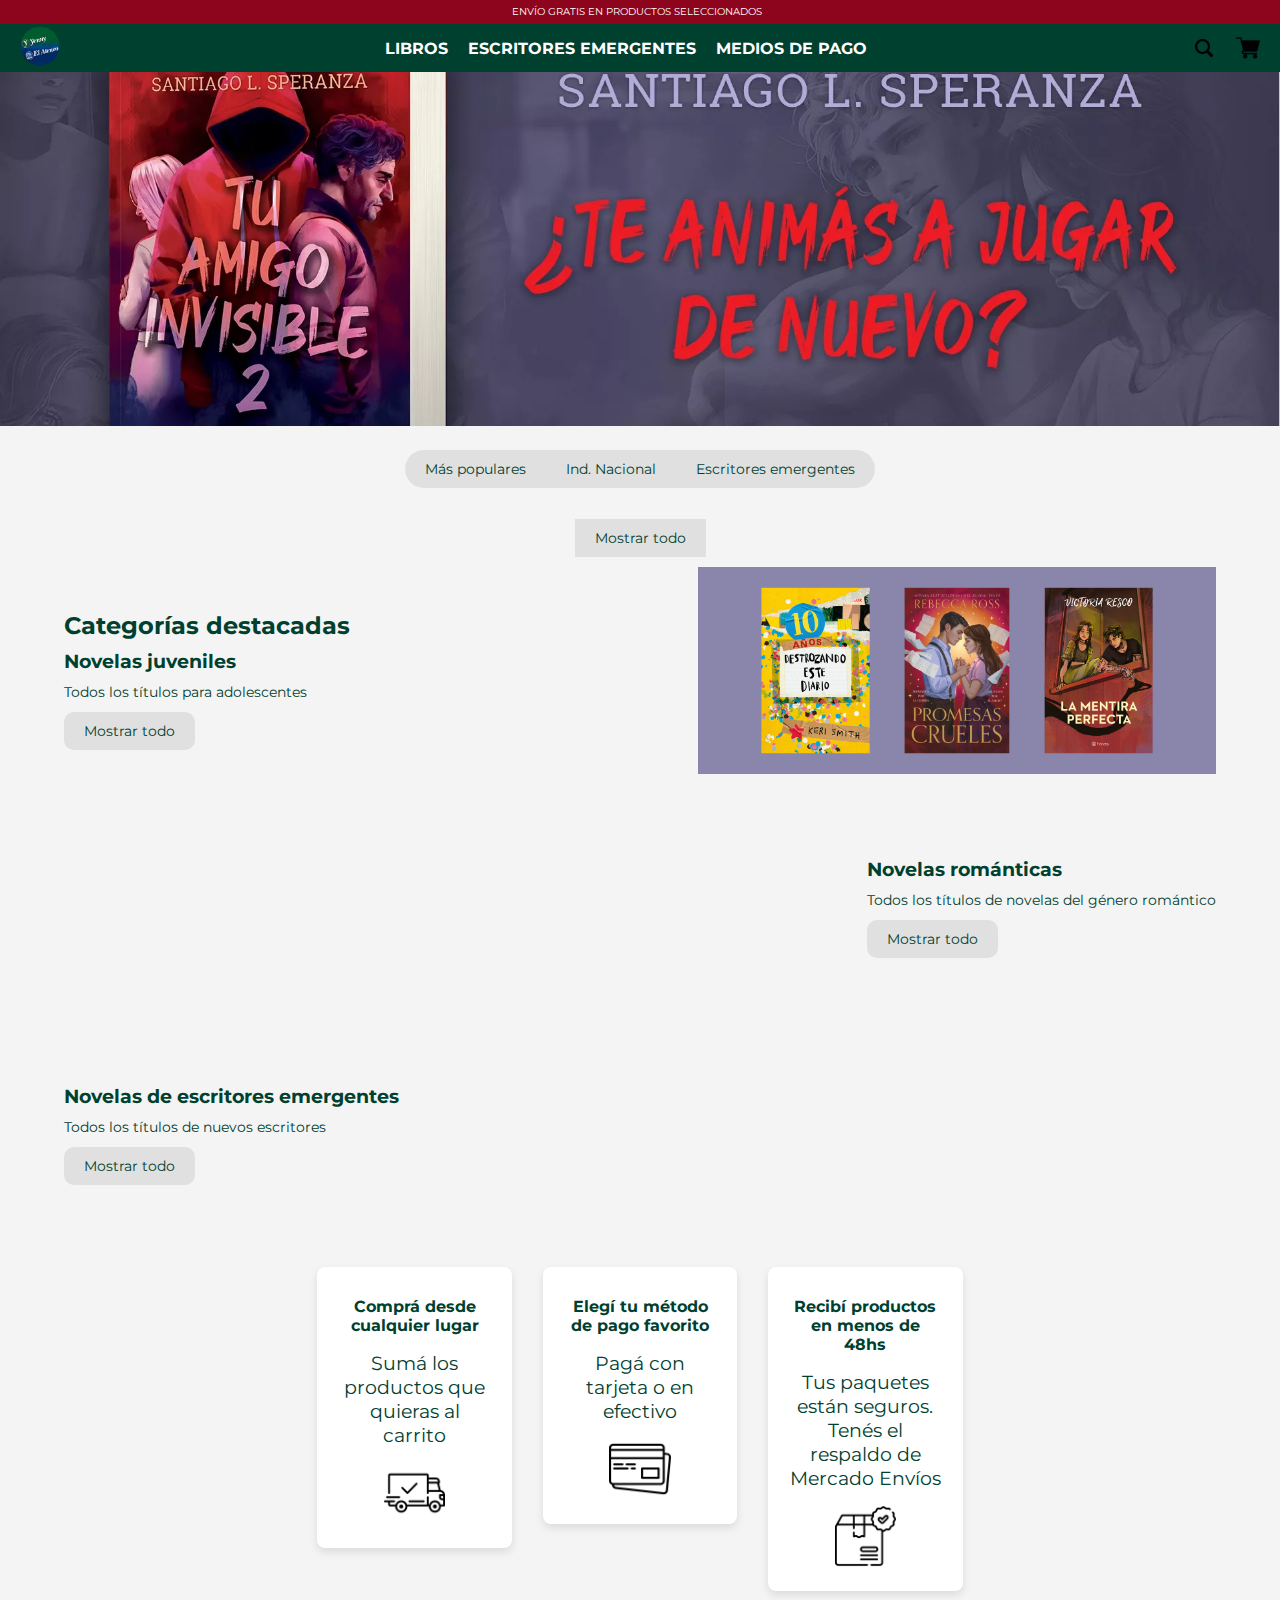
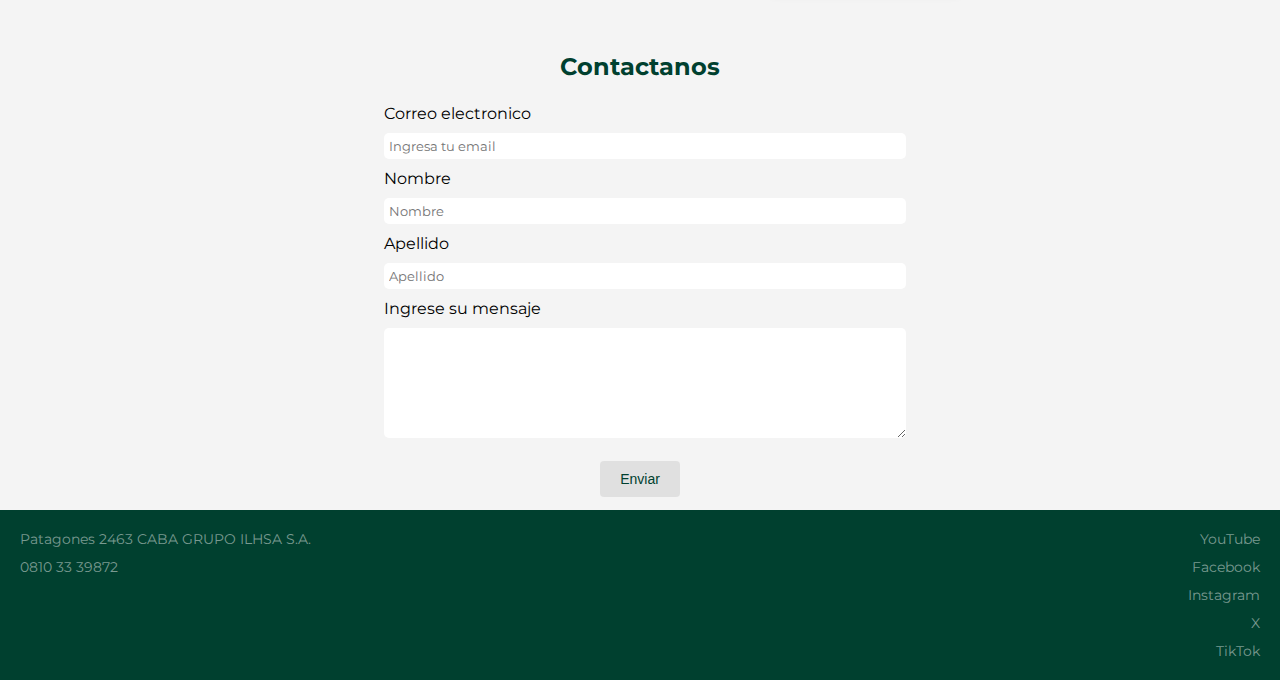
==== commit eda2c404: "Yenny 2.7.2" ====
--- a/index.html
+++ b/index.html
@@ -147,7 +147,7 @@
                         <textarea class="form-control" id="mensajeUsuario" rows="3"></textarea>
                     </div>
                     <div class="btn-form">
-                    <button type="submit" class="btn-subir" href="formularioenviado.html">Submit</button>
+                    <button type="submit" class="btn-subir" href="formularioenviado.html">Enviar</button>
                     </div>
                 </form>
             </main>
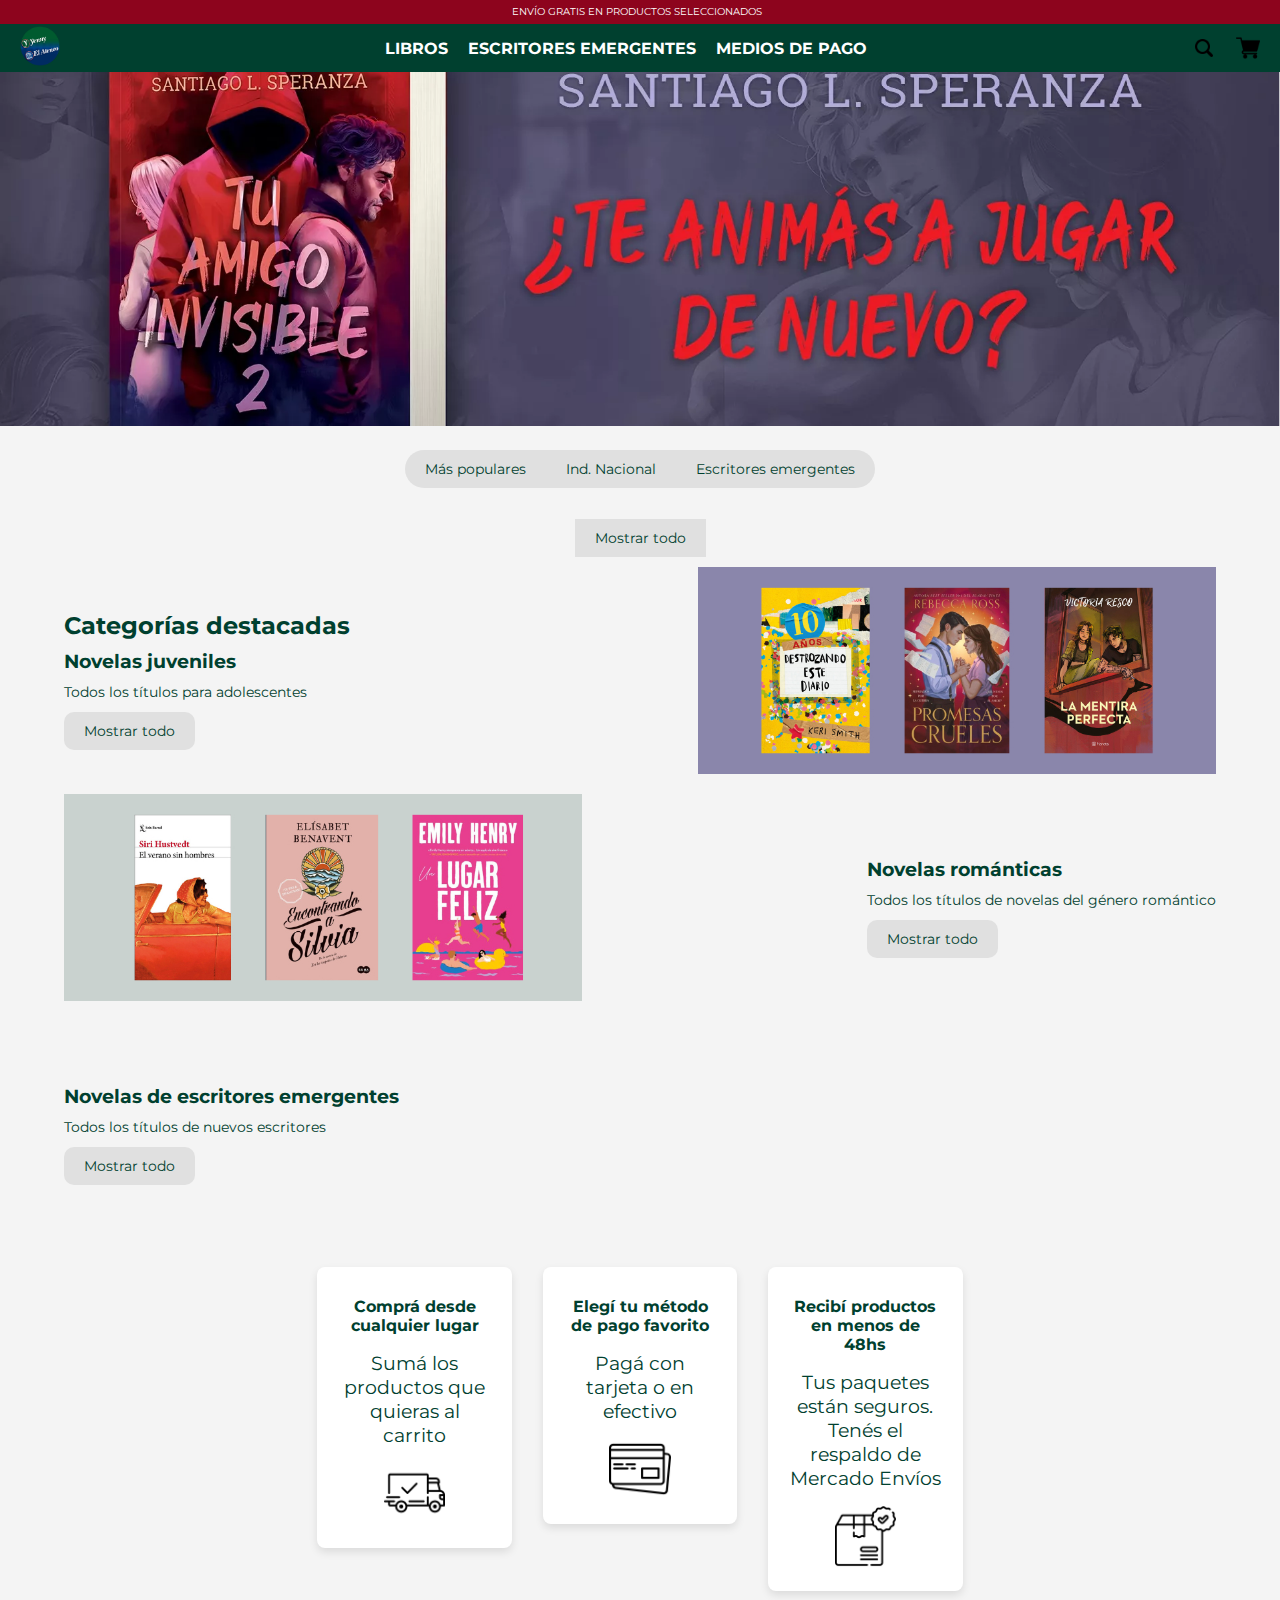
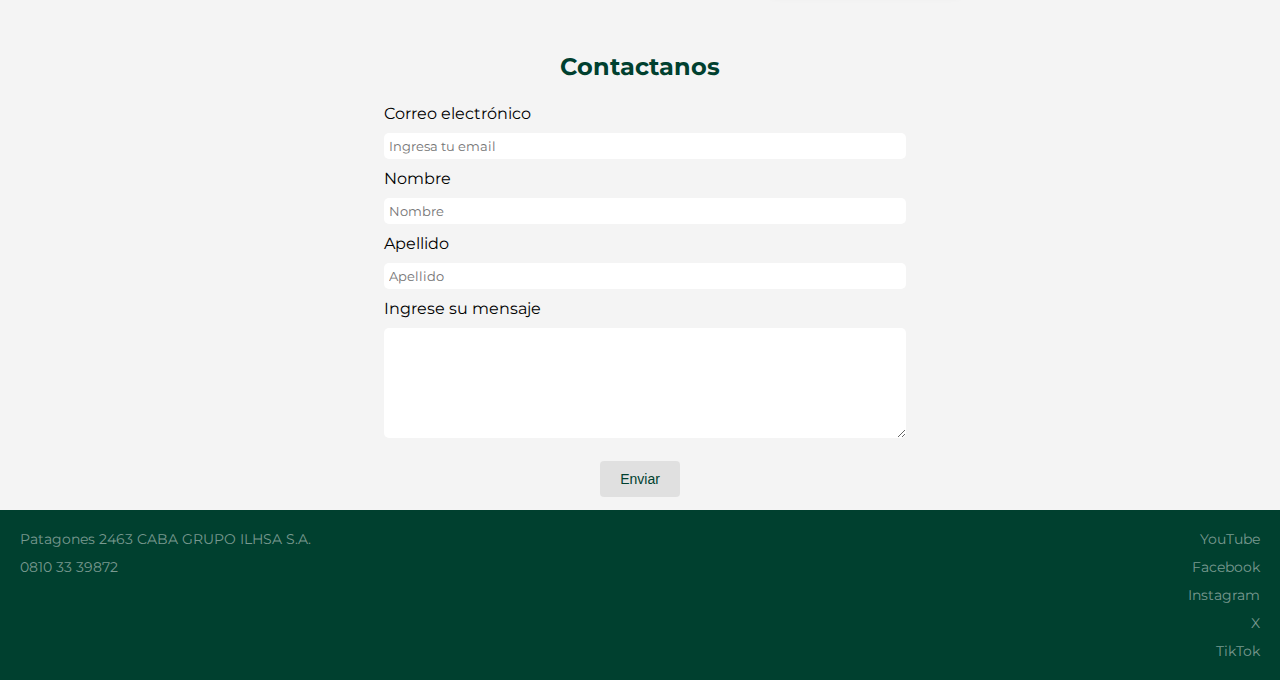
==== commit b514d100: "Yenny 2.8" ====
--- a/index.html
+++ b/index.html
@@ -131,26 +131,33 @@
                 <h2>Contactanos</h2>
             </div>
             <main>
-                <form action="success.html" onsubmit="return enviarCorreo()">
-                    <div class="form-control">
-                        
-                    </div>
+                <form action="formularioenviado.html" onsubmit="return enviarCorreo()">
                     <div class="form-group">
-                        <label for="exampleInputEmail1">Correo electronico</label>
-                        <input type="email" class="form-control" id="email" aria-describedby="emailHelp"
+                        <label for="email">Correo electrónico</label>
+                        <input type="text" class="form-control" id="email" aria-describedby="emailHelp"
                             placeholder="Ingresa tu email">
+                        <small id="emailError" class="error-message"></small>
+            
                         <label for="nombreUsuario">Nombre</label>
                         <input type="text" class="form-control" id="nombreUsuario" placeholder="Nombre">
+                        <small id="nombreError" class="error-message"></small>
+            
                         <label for="apellidoUsuario">Apellido</label>
                         <input type="text" class="form-control" id="apellidoUsuario" placeholder="Apellido">
+                        <small id="apellidoError" class="error-message"></small>
+            
                         <label for="mensajeUsuario">Ingrese su mensaje</label>
                         <textarea class="form-control" id="mensajeUsuario" rows="3"></textarea>
+                        <small id="mensajeError" class="error-message"></small>
                     </div>
+            
                     <div class="btn-form">
-                    <button type="submit" class="btn-subir" href="formularioenviado.html">Enviar</button>
+                        <button type="submit" class="btn-subir">Enviar</button>
                     </div>
                 </form>
             </main>
+            
+            
         </div>
     </article>
     <footer class="footer">
--- a/style.css
+++ b/style.css
@@ -886,3 +886,10 @@
     background-color: #00402F;
     color: #E0E0E0;
 }
+
+.error-message {
+    color: red;
+    font-size: 0.9rem;
+    margin-top: 5px;
+    display: none; /* Ocultamos los mensajes por defecto */
+}
